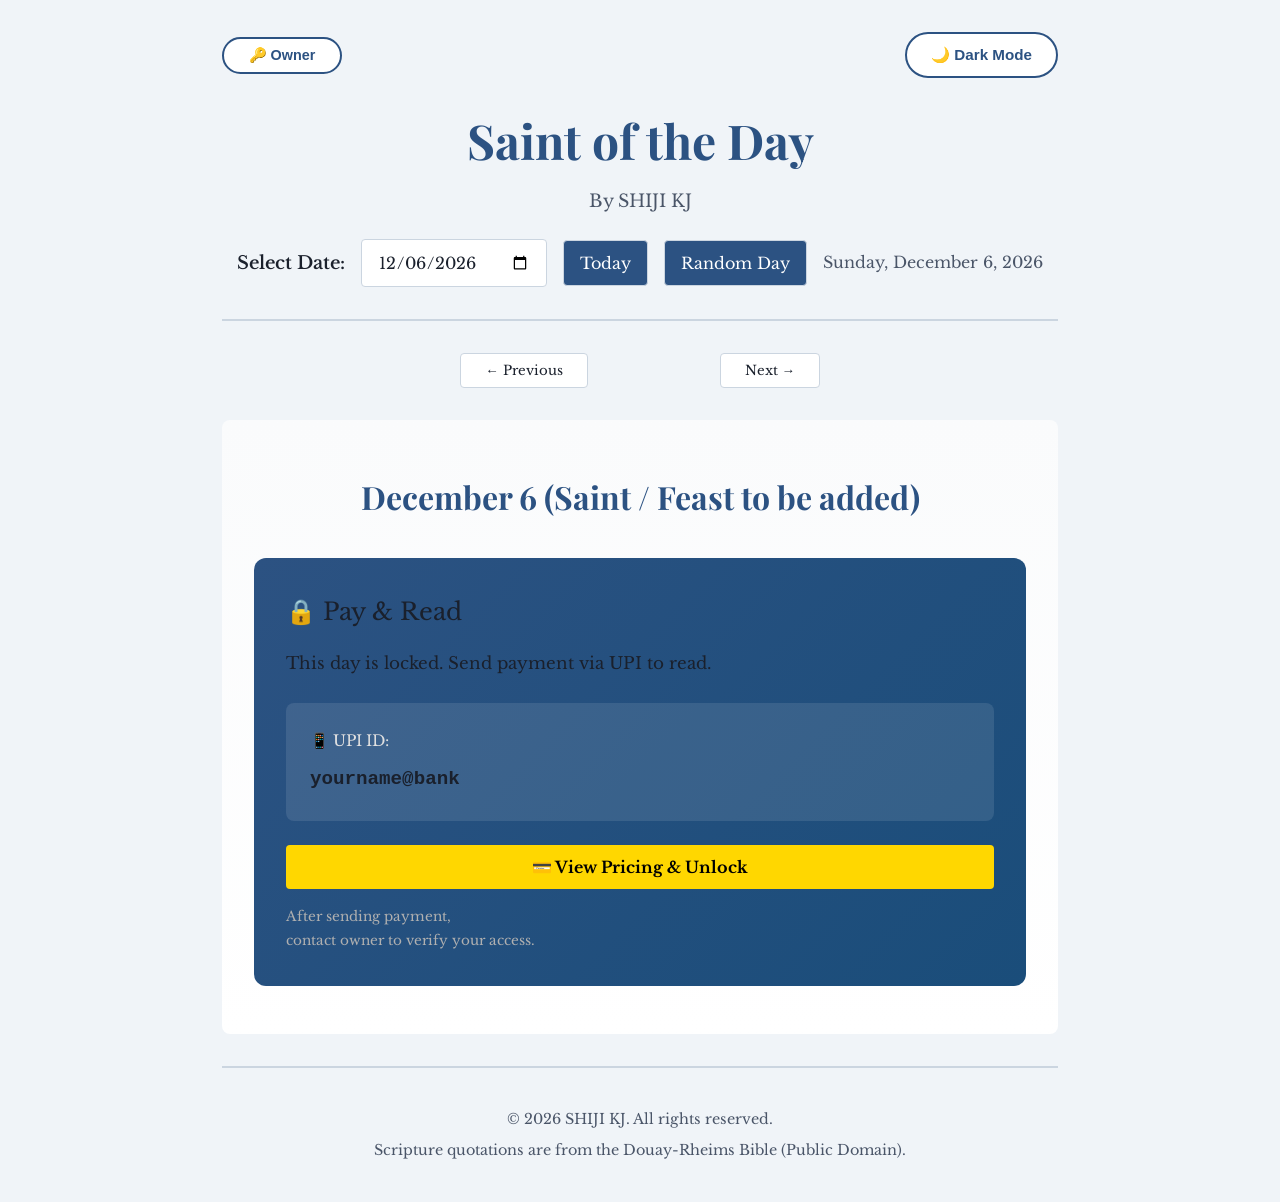
==== index.html @ d7e592c5 "Update index.html" ====
<!DOCTYPE html>
<html lang="en">
<head>
    <meta charset="UTF-8">
    <meta name="viewport" content="width=device-width, initial-scale=1.0">
    <meta name="description" content="Saint of the Day - Catholic Children's Devotional">
    <meta name="author" content="SHIJI KJ">
    <title>Saint of the Day - Daily Catholic Devotional by SHIJI KJ</title>
    
    <link rel="stylesheet" href="src/styles.css">
    <link rel="stylesheet" href="src/print.css" media="print">
    
    <!-- Fonts -->
    <link href="https://fonts.googleapis.com/css2?family=Playfair+Display:wght@700&family=Libre+Baskerville:ital,wght@0,400;1,400&display=swap" rel="stylesheet">
</head>
<body>
    <div class="container">
        <div class="theme-toggle" style="display: flex; justify-content: space-between; align-items: center;">
            <div>
                <button id="owner-login-btn" class="owner-login-btn" style="display:none; margin-right: 1rem;">🔑 Owner</button>
                <button id="owner-logout-btn" class="owner-logout-btn" style="display:none; margin-right: 1rem;">👤 Logout</button>
            </div>
            <button id="theme-toggle-btn" class="theme-btn">🌙 Dark Mode</button>
        </div>

        <header>
            <h1>Saint of the Day</h1>
            <p class="author">By SHIJI KJ</p>
            
            <div class="controls">
                <label for="date-input">Select Date:</label>
                <input type="date" id="date-input" />
                <button id="today-btn">Today</button>
                <button id="random-btn">Random Day</button>
                <span id="date-display" class="date-display"></span>
            </div>
        </header>

        <nav class="pagination">
            <button id="prev-btn" class="nav-btn">← Previous</button>
            <span id="page-counter"></span>
            <button id="next-btn" class="nav-btn">Next →</button>
        </nav>

        <main id="daily-content" class="daily-page">
            <!-- Daily content loads here -->
        </main>

        <div class="actions" id="owner-actions" style="display: none;">
            <button id="print-btn" class="export-btn">📄 Print (PDF)</button>
            <button id="export-word-btn" class="export-btn">📝 Export Day as Word</button>
            <button id="export-monthly-btn" class="export-btn">📚 Export Month as Word</button>
            <button id="export-book-btn" class="export-btn">📖 Export Full Book (6×9 Paperback)</button>
            <button id="edit-mode-btn" class="export-btn" style="background-color: #27ae60;">✏️ Add/Edit Entry</button>
            
            <hr style="my: 1rem; border: none; border-top: 1px solid var(--border-color);">
            
            <div style="background: var(--secondary-color); padding: 1rem; border-radius: 8px; margin: 1rem 0;">
                <h3 style="margin-top: 0;">📦 KDP Download (Print-Ready)</h3>
                <p style="color: var(--light-text); font-size: 0.9rem; margin-bottom: 1rem;">Generate interior PDF and cover wrap for Amazon KDP</p>
                
                <div style="display: grid; grid-template-columns: 1fr 1fr; gap: 1rem; margin-bottom: 1rem;">
                    <div>
                        <label for="kdp-trim-select" style="display: block; font-weight: 600; margin-bottom: 0.5rem;">Trim Size:</label>
                        <select id="kdp-trim-select" style="width: 100%; padding: 0.5rem; border: 1px solid var(--border-color); border-radius: 4px; background: white; color: var(--text-color);">
                            <option value="6x9">6×9 (Standard)</option>
                            <option value="5x8">5×8 (Compact)</option>
                            <option value="5.5x8.5">5.5×8.5</option>
                            <option value="8.5x11">8.5×11 (Large)</option>
                        </select>
                    </div>
                    <div>
                        <label for="kdp-format-select" style="display: block; font-weight: 600; margin-bottom: 0.5rem;">Format:</label>
                        <select id="kdp-format-select" style="width: 100%; padding: 0.5rem; border: 1px solid var(--border-color); border-radius: 4px; background: white; color: var(--text-color);">
                            <option value="paperback">Paperback</option>
                            <option value="hardcover">Hardcover</option>
                        </select>
                    </div>
                </div>
                
                <div style="display: flex; gap: 0.5rem;">
                    <button id="kdp-interior-btn" class="export-btn" style="flex: 1; background-color: #8b6f47;">📚 KDP Interior (PDF)</button>
                    <button id="kdp-cover-btn" class="export-btn" style="flex: 1; background-color: #6b4c3a;">🎨 KDP Cover Wrap (PDF)</button>
                </div>
            </div>
            
            <button id="payment-mgmt-btn" class="export-btn" style="background-color: #666;">💳 Manage Payment Info</button>
            <button id="export-data-btn" class="export-btn" style="background-color: #9966cc;">📥 Export All Data to GitHub</button>
        </div>

        <div class="actions" id="user-actions" style="display: block;">
            <!-- User can read free content here -->
        </div>

        <div id="paid-notice" style="display: none; margin-top: 2rem; padding: 1.5rem; background: var(--accent-color); color: white; border-radius: 8px; text-align: center;">
            <p style="font-size: 1.1rem; margin: 0;">🔒 <strong>This content is for paid subscribers</strong></p>
            <p id="payment-info-display" style="margin-top: 0.5rem; font-size: 0.9rem;"></p>
            <button id="unlock-content-btn" class="export-btn" style="background-color: white; color: #c05a3c; margin-top: 1rem; font-weight: 600;">💳 See Pricing & Unlock</button>
        </div>

        <!-- Pricing Modal -->
        <div id="pricing-modal" class="modal" style="display: none;">
            <div class="modal-content" style="max-width: 600px;">
                <span class="close" id="pricing-close">&times;</span>
                <h2>🎁 Unlock Content</h2>
                <p style="text-align: center; color: var(--light-text); margin-bottom: 1.5rem;">Choose your subscription level:</p>
                
                <div style="display: grid; grid-template-columns: repeat(auto-fit, minmax(150px, 1fr)); gap: 1rem;">
                    <!-- 1 Day Option -->
                    <div style="border: 2px solid var(--primary-color); border-radius: 8px; padding: 1rem; text-align: center; cursor: pointer;" id="plan-day" class="pricing-plan">
                        <p style="font-size: 0.9rem; color: var(--light-text); margin: 0;">📅 1 Day Access</p>
                        <p style="font-size: 1.8rem; font-weight: bold; color: var(--accent-color); margin: 0.5rem 0;">₹5</p>
                        <p style="font-size: 0.85rem; color: var(--light-text); margin: 0;">Today's content</p>
                        <button class="export-btn" onclick="app.purchaseAccess('day')" style="margin-top: 0.5rem; width: 100%;">Buy Now</button>
                    </div>

                    <!-- 1 Month Option -->
                    <div style="border: 3px solid var(--primary-color); border-radius: 8px; padding: 1rem; text-align: center; cursor: pointer; background: rgba(44, 82, 130, 0.1);" id="plan-month" class="pricing-plan">
                        <p style="font-size: 0.85rem; background: var(--primary-color); color: white; padding: 0.25rem 0.5rem; border-radius: 4px; display: inline-block; margin: 0;">⭐ POPULAR</p>
                        <p style="font-size: 0.9rem; color: var(--light-text); margin: 0.5rem 0;">📚 1 Month Access</p>
                        <p style="font-size: 1.8rem; font-weight: bold; color: var(--accent-color); margin: 0.5rem 0;">₹200</p>
                        <p style="font-size: 0.85rem; color: var(--light-text); margin: 0;">30 days of content</p>
                        <button class="export-btn" onclick="app.purchaseAccess('month')" style="margin-top: 0.5rem; width: 100%; background-color: var(--primary-color);">Buy Now</button>
                    </div>

                    <!-- 1 Year Option -->
                    <div style="border: 2px solid var(--primary-color); border-radius: 8px; padding: 1rem; text-align: center; cursor: pointer;" id="plan-year" class="pricing-plan">
                        <p style="font-size: 0.9rem; color: var(--light-text); margin: 0;">📖 1 Year Access</p>
                        <p style="font-size: 1.8rem; font-weight: bold; color: var(--accent-color); margin: 0.5rem 0;">₹999</p>
                        <p style="font-size: 0.85rem; color: var(--light-text); margin: 0;">365 days of content</p>
                        <button class="export-btn" onclick="app.purchaseAccess('year')" style="margin-top: 0.5rem; width: 100%;">Buy Now</button>
                    </div>
                </div>

                <hr style="margin: 1.5rem 0; border: none; border-top: 1px solid var(--border-color);">
                
                <p style="text-align: center; font-size: 0.9rem; color: var(--light-text);">
                    After payment, click the button again to unlock your access instantly!
                </p>
                <button id="pricing-cancel-btn" class="export-btn" style="width: 100%; background-color: #999; margin-top: 1rem;">Cancel</button>
            </div>
        </div>

        <!-- Owner Login Modal -->
        <div id="login-modal" class="modal" style="display: none;">
            <div class="modal-content" style="max-width: 400px;">
                <span class="close" id="login-close">&times;</span>
                <h2>Owner Login</h2>
                <div class="form-group">
                    <label>Password:</label>
                    <input type="password" id="owner-password" placeholder="Enter owner password">
                </div>
                <div style="display: flex; gap: 1rem; justify-content: center;">
                    <button id="login-btn" class="export-btn" style="background-color: #2c5282;">Login</button>
                    <button id="login-cancel-btn" class="export-btn" style="background-color: #999;">Cancel</button>
                </div>
            </div>
        </div>

        <!-- Payment Info Modal (Owner Only) -->
        <div id="payment-modal" class="modal" style="display: none;">
            <div class="modal-content">
                <span class="close" id="payment-close">&times;</span>
                <h2>Payment Information</h2>
                <div class="form-group">
                    <label>GPay Number or QR Code Link:</label>
                    <textarea id="payment-info" placeholder="Paste GPay number, UPI ID, or image URL. Leave empty to remove payment info." rows="4"></textarea>
                </div>
                <div style="display: flex; gap: 1rem; justify-content: center;">
                    <button id="save-payment-btn" class="export-btn" style="background-color: #2c5282;">Save</button>
                    <button id="payment-cancel-btn" class="export-btn" style="background-color: #999;">Cancel</button>
                </div>
            </div>
        </div>

        <!-- Editor Modal -->
       <div id="editor-modal" class="modal">
  <div class="modal-content">
    <span class="close">&times;</span>

    <h2>✏️ Add / Edit Entry</h2>

    <label>Date (MM-DD)</label>
    <input type="text" id="editor-date" placeholder="01-31" />

    <label>Title</label>
    <input type="text" id="editor-title" placeholder="January 31  Saint John Bosco" />

    <label>Story</label>
    <textarea id="editor-story" rows="6" placeholder="Write the saint's story here..."></textarea>

    <label>Bible Verse (Reference + Text)</label>
    <textarea id="editor-bibleVerse" rows="4"
      placeholder="Bible verse: Matthew 19:14
Suffer the little children..."></textarea>

    <label>Meaning (Child‑friendly explanation)</label>
    <textarea id="editor-meaning" rows="3" placeholder="Explain the verse simply for children"></textarea>

    <label>Prayer</label>
    <textarea id="editor-prayer" rows="3" placeholder="Short prayer for children"></textarea>

    <label>Task of the Day</label>
    <textarea id="editor-action" rows="2" placeholder="One simple action for today"></textarea>

    <div class="editor-actions">
      <button id="save-entry-btn" class="primary-btn">💾 Save</button>
      <button id="cancel-edit-btn" class="secondary-btn">Cancel</button>
    </div>
  </div>
</div>


        <footer>
            <p>&copy; 2026 SHIJI KJ. All rights reserved.</p>
            <p>Scripture quotations are from the Douay-Rheims Bible (Public Domain).</p>
        </footer>
    </div>

    <script src="src/daily-data.js"></script>
    <script src="src/app.js"></script>
</body>
</html>
---- src/styles.css ----
/* Saint of the Day - Main Stylesheet */

* {
    margin: 0;
    padding: 0;
    box-sizing: border-box;
}

:root {
    --primary-color: #2c5282;
    --secondary-color: #f0f4f8;
    --text-color: #1a202c;
    --light-text: #4a5568;
    --border-color: #cbd5e0;
    --accent-color: #c05a3c;
}

/* Dark Mode Variables */
html.dark-mode {
    --primary-color: #64b5f6;
    --secondary-color: #1e1e2e;
    --text-color: #e8eaed;
    --light-text: #b0b0b0;
    --border-color: #424242;
    --accent-color: #ff9999;
}

html {
    scroll-behavior: smooth;
}

body {
    font-family: 'Libre Baskerville', serif;
    font-size: 18px;
    line-height: 1.6;
    color: var(--text-color);
    background-color: var(--secondary-color);
    transition: background-color 0.3s ease, color 0.3s ease;
}

.container {
    max-width: 900px;
    margin: 0 auto;
    padding: 2rem;
    background: var(--secondary-color);
    transition: background-color 0.3s ease;
}

/* Theme Toggle */
.theme-toggle {
    display: flex;
    justify-content: flex-end;
    align-items: center;
    margin-bottom: 1.5rem;
    gap: 1rem;
}

.theme-btn {
    padding: 0.75rem 1.5rem;
    border: 2px solid var(--primary-color);
    background: white;
    color: var(--primary-color);
    border-radius: 25px;
    font-size: 0.95rem;
    cursor: pointer;
    transition: all 0.3s ease;
    font-weight: 700;
    min-width: 120px;
    text-align: center;
}

.theme-btn:hover {
    background: var(--primary-color);
    color: white;
    transform: scale(1.05);
}

html.dark-mode .theme-btn {
    background: #2a2a3e;
    border-color: #64b5f6;
    color: #64b5f6;
}

html.dark-mode .theme-btn:hover {
    background: #64b5f6;
    color: #1e1e2e;
}

/* Header */
header {
    text-align: center;
    margin-bottom: 2rem;
    padding-bottom: 2rem;
    border-bottom: 2px solid var(--border-color);
}

header h1 {
    font-family: 'Playfair Display', serif;
    font-size: 3rem;
    color: var(--primary-color);
    margin-bottom: 0.5rem;
}

header .author {
    font-size: 1.1rem;
    color: var(--light-text);
    margin-bottom: 1.5rem;
}

/* Controls */
.controls {
    display: flex;
    justify-content: center;
    align-items: center;
    gap: 1rem;
    flex-wrap: wrap;
    margin-top: 1.5rem;
}

.controls label {
    font-weight: 600;
    color: var(--text-color);
}

.controls input[type="date"],
.controls button {
    padding: 0.75rem 1rem;
    border: 1px solid var(--border-color);
    border-radius: 4px;
    font-family: 'Libre Baskerville', serif;
    font-size: 1rem;
    background: white;
    color: var(--text-color);
}

html.dark-mode .controls input[type="date"] {
    background: #2a2a3e;
    color: var(--text-color);
    border-color: var(--border-color);
}

.controls button {
    background-color: var(--primary-color);
    color: white;
    cursor: pointer;
    transition: background-color 0.3s ease;
}

.controls button:hover {
    background-color: #1e3a5f;
}

html.dark-mode .controls button:hover {
    background-color: #8fc9ff;
}

.date-display {
    font-size: 1rem;
    color: var(--light-text);
    min-width: 150px;
}

/* Navigation */
.pagination {
    display: flex;
    justify-content: center;
    align-items: center;
    gap: 1rem;
    margin: 2rem 0;
}

.nav-btn {
    padding: 0.5rem 1.5rem;
    border: 1px solid var(--border-color);
    background: white;
    cursor: pointer;
    transition: all 0.3s ease;
    border-radius: 4px;
    font-family: 'Libre Baskerville', serif;
    color: var(--text-color);
}

.nav-btn:hover {
    background-color: var(--secondary-color);
    border-color: var(--primary-color);
}

html.dark-mode .nav-btn {
    background: #2a2a3e;
    color: #e8eaed;
    border-color: #424242;
}

html.dark-mode .nav-btn:hover {
    background-color: #3a3a52;
    border-color: #64b5f6;
}

#page-counter {
    min-width: 100px;
    text-align: center;
    color: var(--light-text);
}

/* Daily Content */
.daily-page {
    background: linear-gradient(to bottom, #fafbfc, #ffffff);
    padding: 3rem 2rem;
    border-radius: 8px;
    margin: 2rem 0;
    line-height: 1.8;
    transition: background 0.3s ease, color 0.3s ease;
}

html.dark-mode .daily-page {
    background: linear-gradient(to bottom, #2a2a3e, #1e1e2e);
    color: #e8eaed;
}

.daily-date {
    text-align: center;
    font-family: 'Playfair Display', serif;
    font-size: 2rem;
    color: var(--primary-color);
    margin-bottom: 2rem;
    font-weight: 700;
}

html.dark-mode .daily-date {
    color: #64b5f6;
    text-shadow: 0 2px 4px rgba(0, 0, 0, 0.5);
}

.daily-page h2 {
    font-family: 'Playfair Display', serif;
    font-size: 1.5rem;
    color: var(--primary-color);
    margin-top: 1.5rem;
    margin-bottom: 1rem;
    text-align: left;
}

html.dark-mode .daily-page h2 {
    color: #64b5f6;
}

.daily-page p {
    text-align: justify;
    margin-bottom: 1rem;
    color: var(--text-color);
}

html.dark-mode .daily-page p {
    color: #e8eaed;
}
.scripture-ref {
    font-weight: 600;
    color: var(--accent-color);
    display: inline-block;
    margin-bottom: 0.5rem;
}

html.dark-mode .scripture-ref {
    color: #ffb3b3;
}

.scripture-text {
    background-color: var(--secondary-color);
    padding: 1rem 1.5rem;
    border-left: 4px solid var(--primary-color);
    margin: 1rem 0;
    font-style: italic;
    color: var(--text-color);
    text-align: justify;
    border-radius: 4px;

    /* ✅ FIX FOR TEXT GOING OUTSIDE THE BOX */
    white-space: pre-wrap;      /* allows wrapping inside <pre> */
    word-wrap: break-word;      /* breaks long words */
    overflow-wrap: break-word;  /* modern browser support */
    box-sizing: border-box;     /* respects padding */
    max-width: 100%;
}

html.dark-mode .scripture-text {
    background-color: #3a3a52;
    color: #e8eaed;
    border-left-color: #64b5f6;
}
.meaning {
    background-color: #f9f9f9;
    padding: 0.75rem 1.5rem;
    border-radius: 4px;
    margin: 1rem 0;
    color: var(--light-text);
    text-align: justify;
}

html.dark-mode .meaning {
    background-color: #3a3a52;
    color: #e8eaed;
}

.story {
    text-align: justify;
    line-height: 1.8;
    color: var(--text-color);
}

html.dark-mode .story {
    color: #e8eaed;
}

/* Actions */
.actions {
    display: flex;
    justify-content: center;
    flex-wrap: wrap;
    gap: 1rem;
    margin: 2rem 0;
}

.export-btn {
    padding: 0.75rem 1.5rem;
    background-color: var(--accent-color);
    color: white;
    border: none;
    border-radius: 4px;
    cursor: pointer;
    font-family: 'Libre Baskerville', serif;
    font-size: 1rem;
    transition: background-color 0.3s ease;
}

.export-btn:hover {
    background-color: #a0452f;
}

html.dark-mode .export-btn {
    background-color: #ff9999;
}

html.dark-mode .export-btn:hover {
    background-color: #ffb3b3;
}

#unlock-content-btn {
    transition: all 0.3s ease;
}

#unlock-content-btn:hover {
    background-color: #f0f0f0 !important;
    transform: scale(1.05);
}

/* Footer */
footer {
    text-align: center;
    margin-top: 2rem;
    padding-top: 2rem;
    border-top: 2px solid var(--border-color);
    color: var(--light-text);
    font-size: 0.9rem;
}

footer p {
    text-align: center;
    margin: 0.5rem 0;
}

/* Loading & Error States */
.loading {
    text-align: center;
    padding: 2rem;
    color: var(--light-text);
}

.error {
    background-color: #fed7d7;
    color: #742a2a;
    padding: 1rem;
    border-radius: 4px;
    margin: 1rem 0;
    text-align: center;
}

html.dark-mode .error {
    background-color: #5a2a2a;
    color: #ffb3b3;
}

/* Responsive Design */
@media (max-width: 768px) {
    .container {
        padding: 1rem;
    }

    header h1 {
        font-size: 2rem;
    }

    .daily-page {
        padding: 2rem 1rem;
    }

    .daily-date {
        font-size: 1.5rem;
    }

    .daily-page h2 {
        font-size: 1.2rem;
    }

    .controls {
        flex-direction: column;
    }

    .controls input[type="date"],
    .controls button {
        width: 100%;
    }

    .pagination {
        flex-direction: column;
        gap: 0.5rem;
    }

    .nav-btn {
        width: 100%;
    }

    .actions {
        flex-direction: column;
    }

    .export-btn {
        width: 100%;
    }
}

@media (max-width: 480px) {
    body {
        font-size: 16px;
    }

    header h1 {
        font-size: 1.5rem;
    }

    .daily-page {
        padding: 1rem;
    }

    .scripture-text {
        padding: 0.75rem 1rem;
    }
}

/* Modal Styles */
.modal {
    display: none;
    position: fixed;
    z-index: 1000;
    left: 0;
    top: 0;
    width: 100%;
    height: 100%;
    background-color: rgba(0, 0, 0, 0.5);
    overflow: auto;
}

.modal-content {
    background-color: var(--secondary-color);
    margin: 5% auto;
    padding: 2rem;
    border: 1px solid var(--border-color);
    border-radius: 8px;
    width: 90%;
    max-width: 800px;
    max-height: 90vh;
    overflow-y: auto;
    box-shadow: 0 10px 30px rgba(0, 0, 0, 0.3);
    color: var(--text-color);
    transition: background-color 0.3s ease, color 0.3s ease;
}

.modal-content h2 {
    font-family: 'Playfair Display', serif;
    font-size: 1.8rem;
    color: var(--primary-color);
    margin-bottom: 1.5rem;
}

.close {
    color: #aaa;
    float: right;
    font-size: 28px;
    font-weight: bold;
    cursor: pointer;
    transition: color 0.3s;
}

.close:hover,
.close:focus {
    color: var(--primary-color);
}

html.dark-mode .close {
    color: #888;
}

html.dark-mode .close:hover,
html.dark-mode .close:focus {
    color: #64b5f6;
}

.form-group {
    margin-bottom: 1.5rem;
}

.form-group label {
    display: block;
    font-weight: 600;
    color: var(--text-color);
    margin-bottom: 0.5rem;
    font-size: 0.95rem;
}

.form-group input,
.form-group textarea {
    width: 100%;
    padding: 0.75rem;
    border: 1px solid var(--border-color);
    border-radius: 4px;
    font-family: 'Libre Baskerville', serif;
    font-size: 1rem;
    box-sizing: border-box;
    background-color: white;
    color: var(--text-color);
}

html.dark-mode .form-group input,
html.dark-mode .form-group textarea {
    background-color: #2a2a3e;
    color: var(--text-color);
}

.form-group input:focus,
.form-group textarea:focus {
    outline: none;
    border-color: var(--primary-color);
    box-shadow: 0 0 5px rgba(44, 82, 130, 0.2);
}

html.dark-mode .form-group input:focus,
html.dark-mode .form-group textarea:focus {
    box-shadow: 0 0 5px rgba(100, 181, 246, 0.3);
}

.form-group textarea {
    resize: vertical;
}

/* Modal responsive */
@media (max-width: 600px) {
    .modal-content {
        width: 95%;
        margin: 20% auto;
        padding: 1rem;
    }

    .modal-content h2 {
        font-size: 1.3rem;
    }
}

/* Pricing Plans */
.pricing-plan {
    transition: all 0.3s ease;
}

.pricing-plan:hover {
    transform: translateY(-5px);
    box-shadow: 0 8px 16px rgba(0, 0, 0, 0.1);
}

html.dark-mode .pricing-plan {
    background: #2a2a3e;
}

/* Responsive Pricing Grid */
@media (max-width: 600px) {
    #pricing-modal .modal-content {
        max-width: 100%;
    }
}

/* Owner Login Button */
.owner-login-btn,
.owner-logout-btn {
    padding: 0.5rem 1rem;
    border: 2px solid var(--primary-color);
    background: white;
    color: var(--primary-color);
    border-radius: 20px;
    font-size: 0.9rem;
    cursor: pointer;
    transition: all 0.3s ease;
    font-weight: 600;
    min-width: 120px;
    text-align: center;
}

.owner-login-btn:hover,
.owner-logout-btn:hover {
    background: var(--primary-color);
    color: white;
    transform: scale(1.05);
}

html.dark-mode .owner-login-btn,
html.dark-mode .owner-logout-btn {
    background: #2a2a3e;
    border-color: #64b5f6;
    color: #64b5f6;
}

html.dark-mode .owner-login-btn:hover,
html.dark-mode .owner-logout-btn:hover {
    background: #64b5f6;
    color: #1e1e2e;
}
---- src/print.css ----
/* Saint of the Day - Print & PDF Stylesheet */

@page {
    size: 6in 9in;
    margin: 0.75in;
    orphans: 2;
    widows: 2;
}

@page :first {
    margin-top: 1.5in;
}

body {
    background: white;
    color: black;
}

.container {
    max-width: 100%;
    padding: 0;
}

/* Header - Hide on Print */
header,
.controls,
.pagination,
.actions,
footer {
    display: none !important;
}

/* Daily Content Formatting */
.daily-page {
    page-break-after: always;
    background: white;
    padding: 0.5in;
    margin: 0;
    border-radius: 0;
    page-break-inside: avoid;
}

.daily-page:last-child {
    page-break-after: auto;
}

.daily-date {
    text-align: center;
    font-size: 1.5rem;
    margin-bottom: 0.5in;
    page-break-after: avoid;
    font-weight: 700;
}

.daily-page h2 {
    font-size: 1.2rem;
    margin-top: 0.3in;
    margin-bottom: 0.2in;
    page-break-after: avoid;
    page-break-inside: avoid;
}

.daily-page p {
    text-align: justify;
    margin-bottom: 0.2in;
    page-break-inside: avoid;
}

.scripture-ref {
    font-weight: 600;
    display: block;
    margin-bottom: 0.1in;
    page-break-after: avoid;
}

.scripture-text {
    background: white;
    padding: 0.2in 0.3in;
    border-left: 0.1in solid #000;
    margin: 0.2in 0;
    font-style: italic;
    page-break-inside: avoid;
}

.meaning {
    background: white;
    padding: 0.2in 0.3in;
    margin: 0.2in 0;
    page-break-inside: avoid;
}

.story {
    text-align: justify;
}

/* Prevent orphaned headings */
h2 {
    page-break-after: avoid;
}

p {
    orphans: 3;
    widows: 3;
}

/* Print-specific adjustments */
@media print {
    * {
        box-shadow: none !important;
        text-shadow: none !important;
    }

    a {
        color: inherit;
        text-decoration: none;
    }

    .daily-page {
        border: none;
    }
}

/* Kindle/eBook Format - Responsive */
@media screen and (max-width: 600px) {
    .daily-page {
        padding: 1rem;
    }

    .daily-date {
        font-size: 1.2rem;
        margin-bottom: 1rem;
    }

    .daily-page h2 {
        font-size: 1rem;
    }

    body {
        font-size: 16px;
    }
}
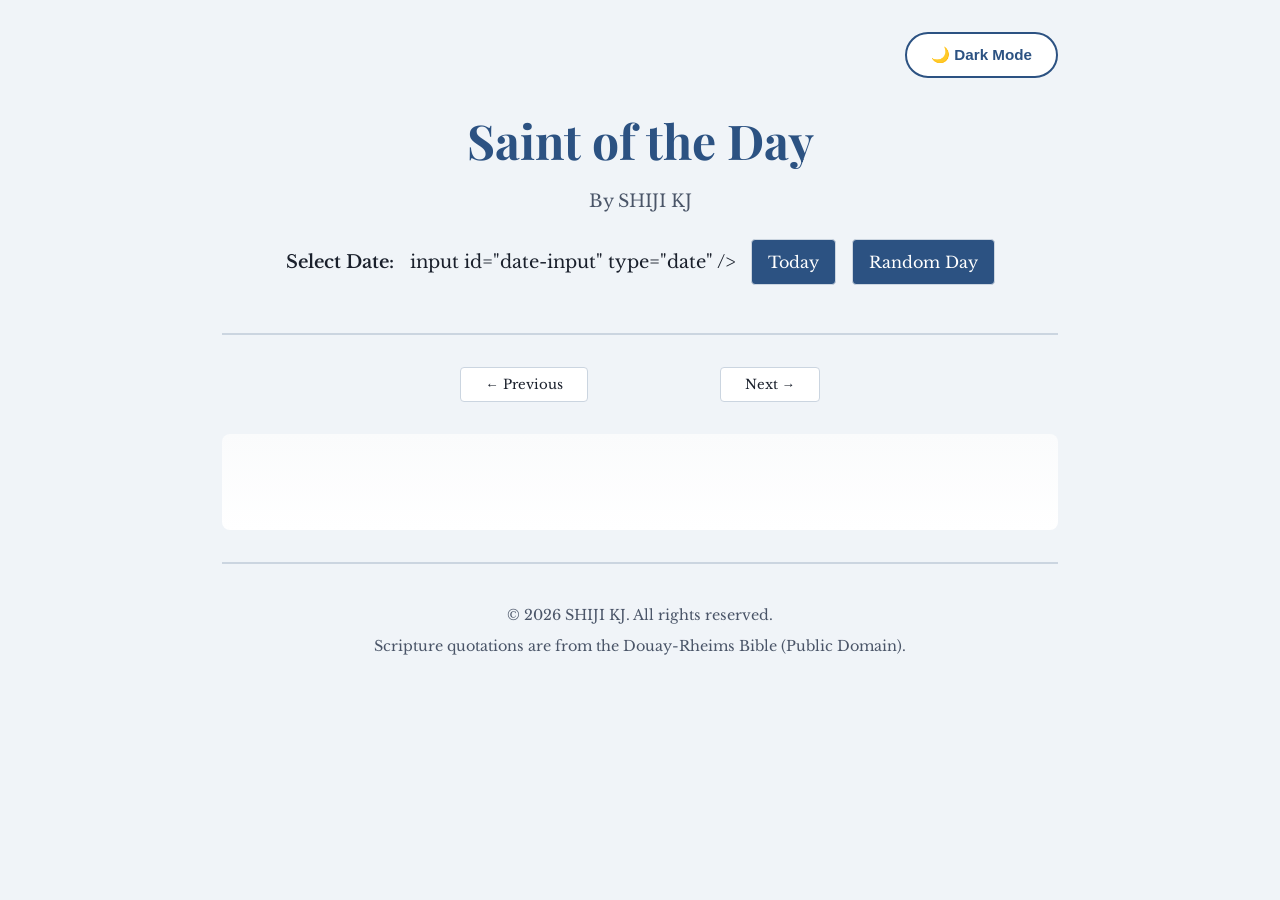
==== commit 301f4c19: "Update index.html" ====
--- a/index.html
+++ b/index.html
@@ -29,7 +29,7 @@
             
             <div class="controls">
                 <label for="date-input">Select Date:</label>
-                <input type="date" id="date-input" />
+                input id="date-input" type="date" />
                 <button id="today-btn">Today</button>
                 <button id="random-btn">Random Day</button>
                 <span id="date-display" class="date-display"></span>
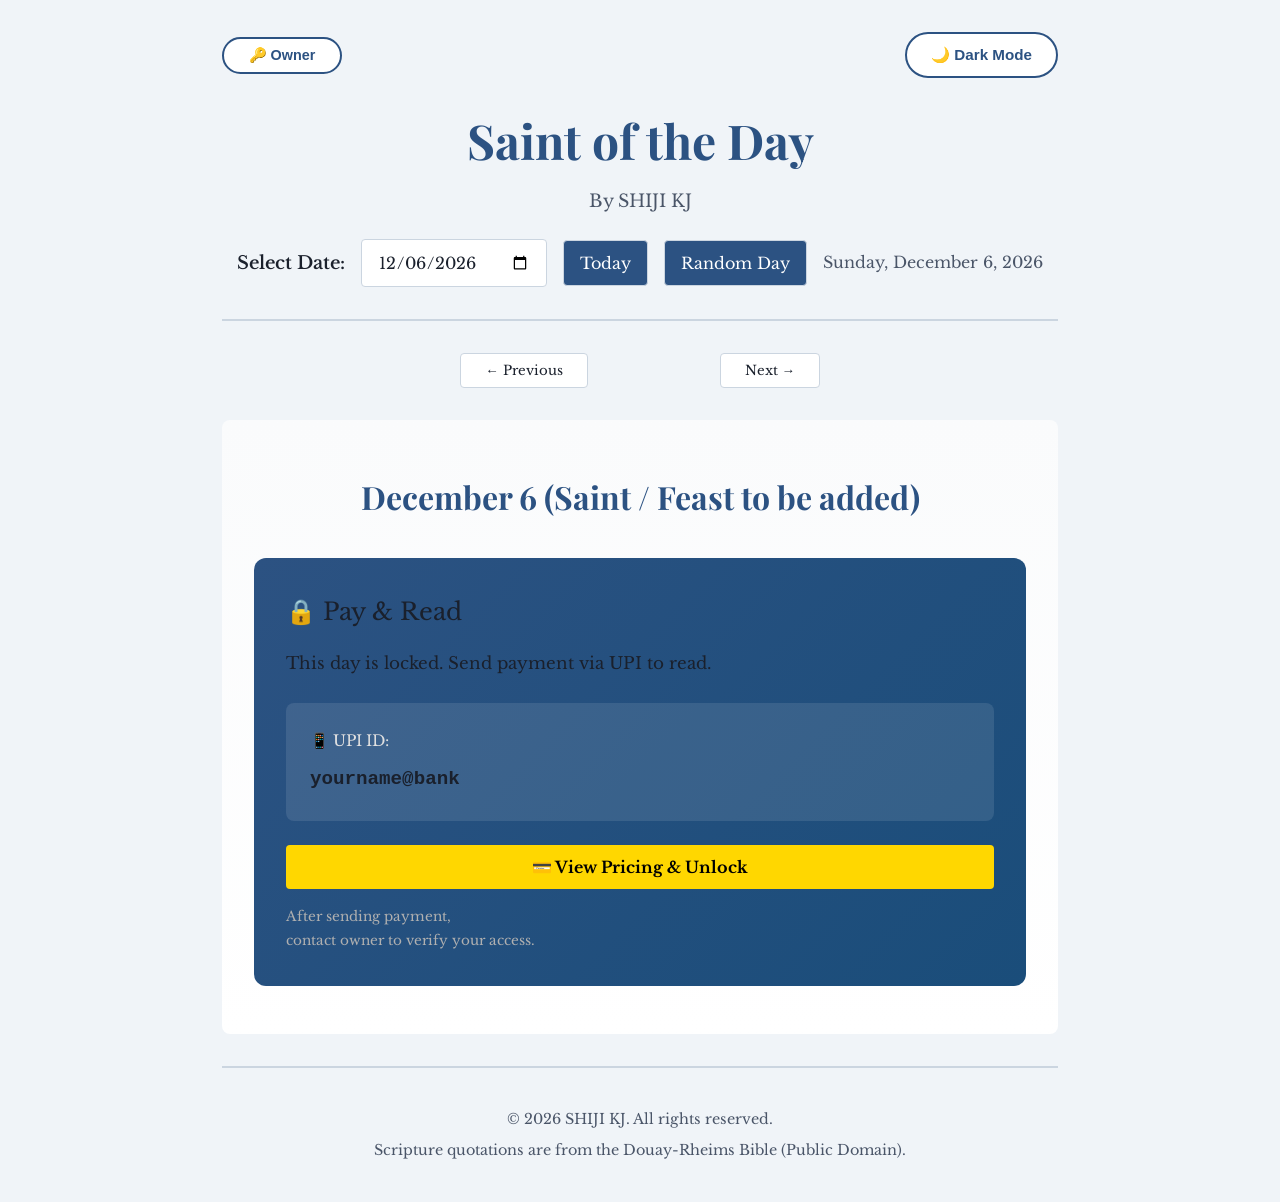
==== commit 8560ffa0: "working indexhtml" ====
--- a/index.html
+++ b/index.html
@@ -29,7 +29,7 @@
             
             <div class="controls">
                 <label for="date-input">Select Date:</label>
-                input id="date-input" type="date" />
+                <input type="date" id="date-input" />
                 <button id="today-btn">Today</button>
                 <button id="random-btn">Random Day</button>
                 <span id="date-display" class="date-display"></span>
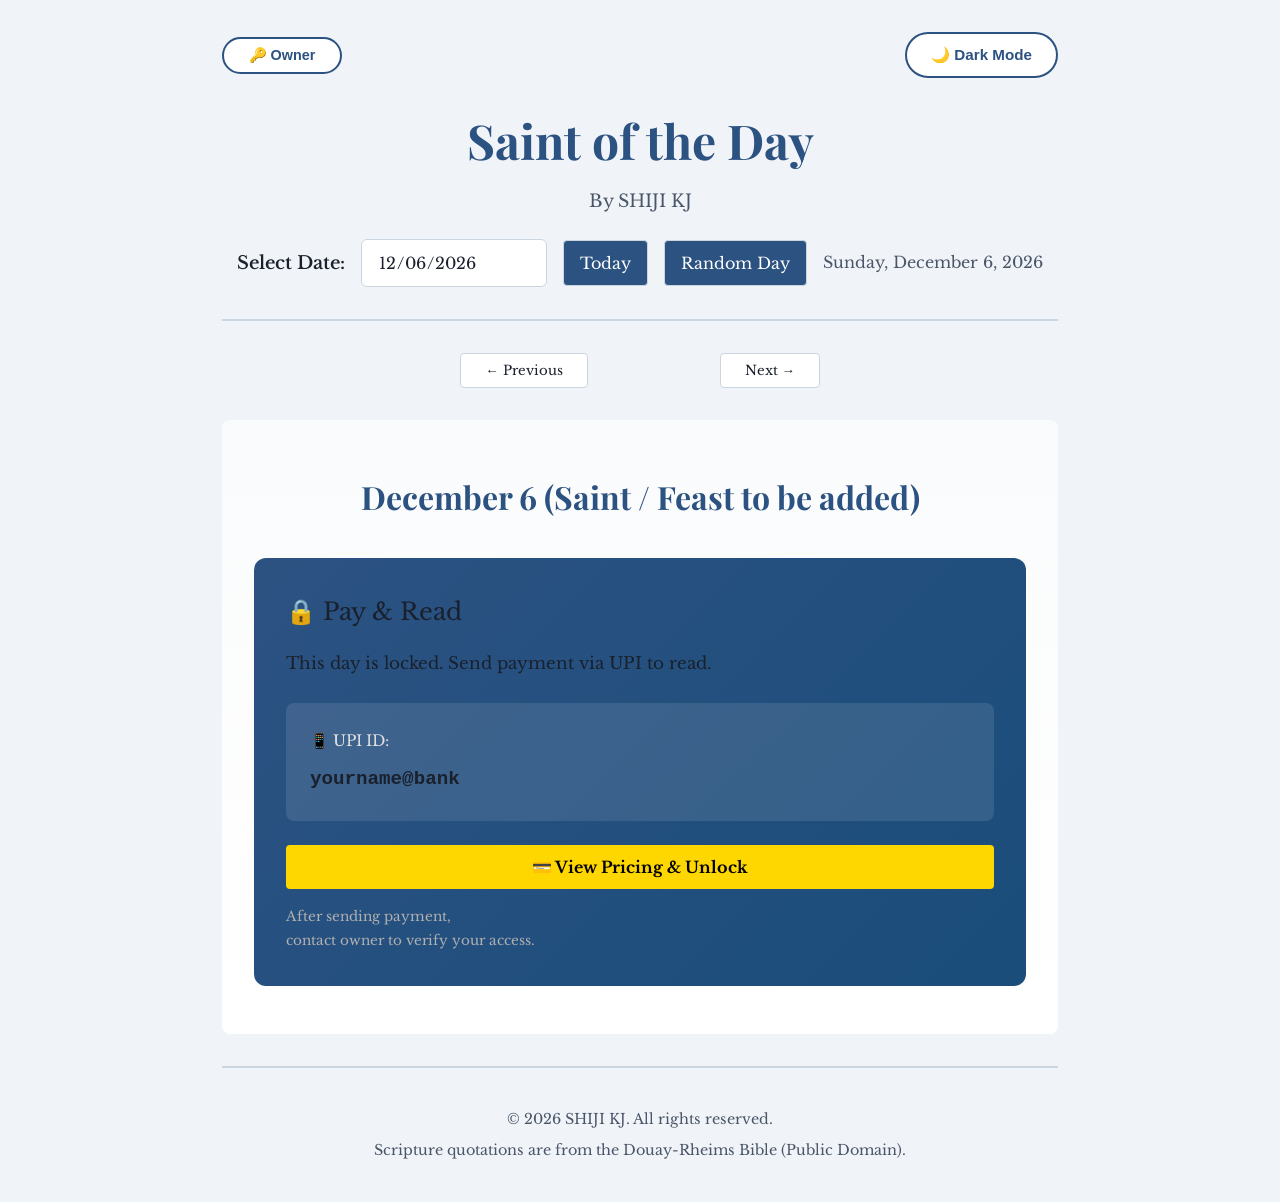
==== commit cc715af1: "Update index.html" ====
--- a/index.html
+++ b/index.html
@@ -24,17 +24,27 @@
         </div>
 
         <header>
-            <h1>Saint of the Day</h1>
-            <p class="author">By SHIJI KJ</p>
-            
-            <div class="controls">
-                <label for="date-input">Select Date:</label>
-                <input type="date" id="date-input" />
-                <button id="today-btn">Today</button>
-                <button id="random-btn">Random Day</button>
-                <span id="date-display" class="date-display"></span>
-            </div>
-        </header>
+    <h1>Saint of the Day</h1>
+    <p class="author">By SHIJI KJ</p>
+
+    <div class="controls">
+        <label for="date-input">Select Date:</label>
+
+        <!-- ✅ Date picker: readonly to avoid typing issues -->
+        <input
+            type="date"
+            id="date-input"
+            readonly
+        />
+
+        <!-- ✅ Buttons -->
+        <button id="today-btn">Today</button>
+        <button id="randomDayBtn">Random Day</button>
+
+        <!-- ✅ Human‑readable date -->
+        <span id="date-display" class="date-display"></span>
+    </div>
+</header>
 
         <nav class="pagination">
             <button id="prev-btn" class="nav-btn">← Previous</button>
--- a/src/styles.css
+++ b/src/styles.css
@@ -122,24 +122,47 @@
     color: var(--text-color);
 }
 
-.controls input[type="date"],
+/* ===== DATE INPUT FIXES ===== */
+
+.controls input[type="date"] {
+    padding: 0.75rem 1rem;
+    border: 1px solid var(--border-color);
+    border-radius: 6px;
+    font-family: 'Libre Baskerville', serif;
+    font-size: 1rem;
+    background: white;
+    color: var(--text-color);
+
+    /* ✅ Prevent typing glitches */
+    caret-color: transparent;
+}
+
+/* ✅ Force calendar icon & text visibility in Dark Mode */
+html.dark-mode .controls input[type="date"] {
+    background-color: #2a2a3e;
+    color: #e8eaed;
+    border-color: #555;
+    color-scheme: dark; /* ✅ fixes icon color */
+}
+
+/* ✅ Make calendar icon white */
+html.dark-mode input[type="date"]::-webkit-calendar-picker-indicator {
+    filter: invert(1);
+    cursor: pointer;
+}
+
+/* ✅ Light mode safety */
+input[type="date"] {
+    color-scheme: light;
+}
+
+/* Buttons */
 .controls button {
     padding: 0.75rem 1rem;
     border: 1px solid var(--border-color);
     border-radius: 4px;
     font-family: 'Libre Baskerville', serif;
     font-size: 1rem;
-    background: white;
-    color: var(--text-color);
-}
-
-html.dark-mode .controls input[type="date"] {
-    background: #2a2a3e;
-    color: var(--text-color);
-    border-color: var(--border-color);
-}
-
-.controls button {
     background-color: var(--primary-color);
     color: white;
     cursor: pointer;
@@ -159,6 +182,7 @@
     color: var(--light-text);
     min-width: 150px;
 }
+
 
 /* Navigation */
 .pagination {
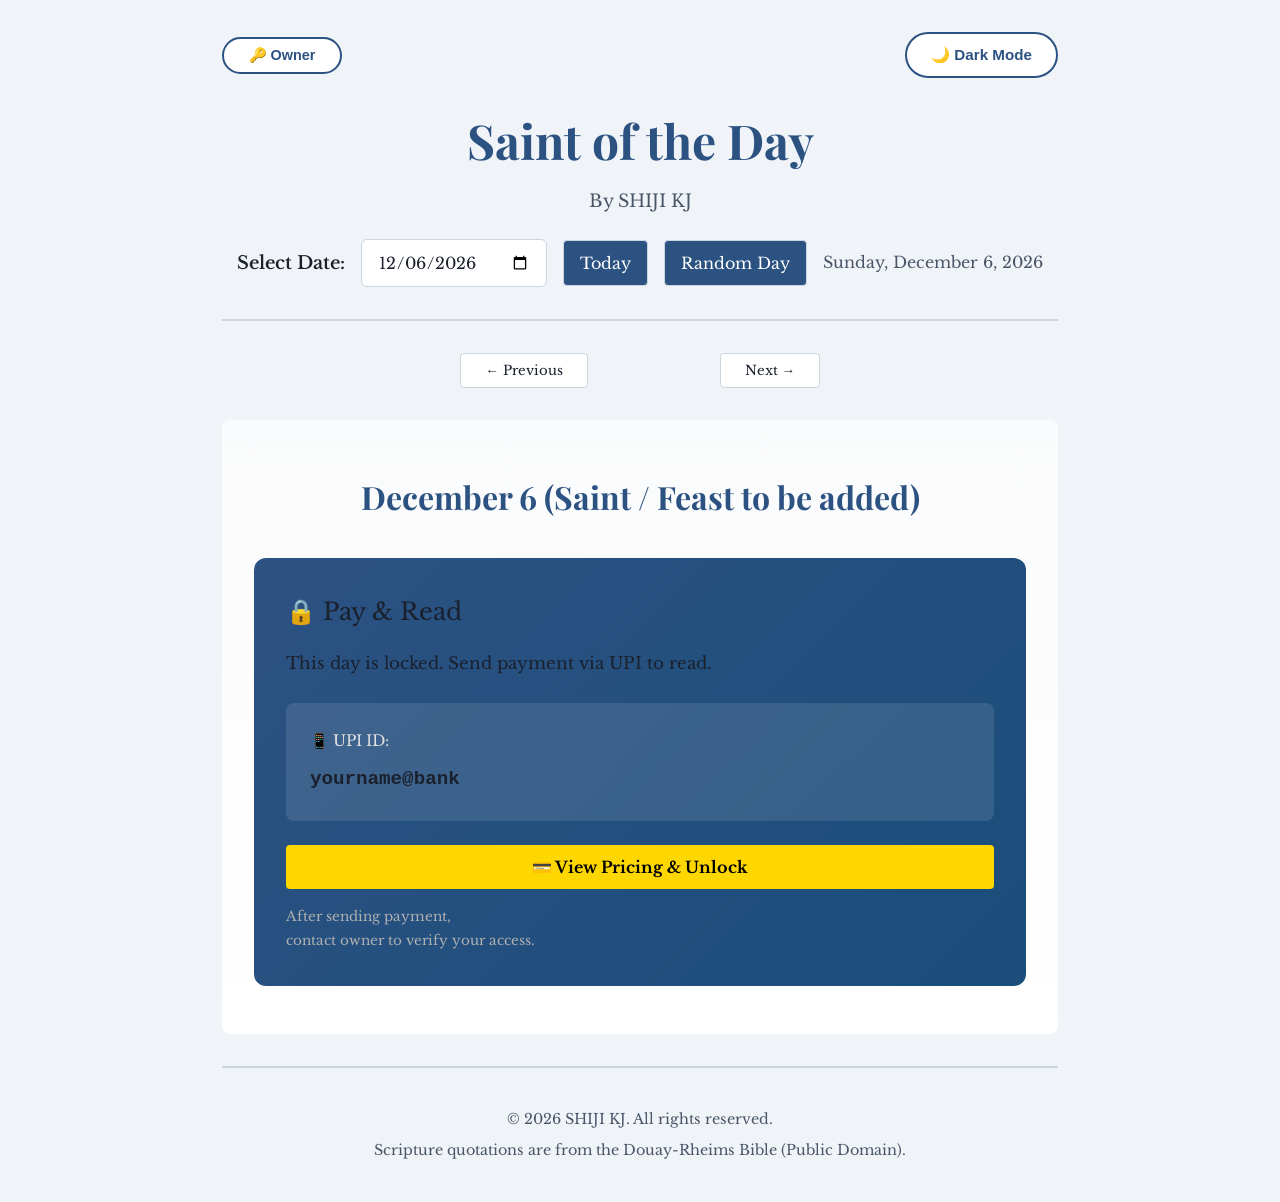
==== commit f680ddec: "Update index.html" ====
--- a/index.html
+++ b/index.html
@@ -24,27 +24,17 @@
         </div>
 
         <header>
-    <h1>Saint of the Day</h1>
-    <p class="author">By SHIJI KJ</p>
-
-    <div class="controls">
-        <label for="date-input">Select Date:</label>
-
-        <!-- ✅ Date picker: readonly to avoid typing issues -->
-        <input
-            type="date"
-            id="date-input"
-            readonly
-        />
-
-        <!-- ✅ Buttons -->
-        <button id="today-btn">Today</button>
-        <button id="randomDayBtn">Random Day</button>
-
-        <!-- ✅ Human‑readable date -->
-        <span id="date-display" class="date-display"></span>
-    </div>
-</header>
+            <h1>Saint of the Day</h1>
+            <p class="author">By SHIJI KJ</p>
+            
+            <div class="controls">
+                <label for="date-input">Select Date:</label>
+                <input type="date" id="date-input" />
+                <button id="today-btn">Today</button>
+                <button id="random-btn">Random Day</button>
+                <span id="date-display" class="date-display"></span>
+            </div>
+        </header>
 
         <nav class="pagination">
             <button id="prev-btn" class="nav-btn">← Previous</button>
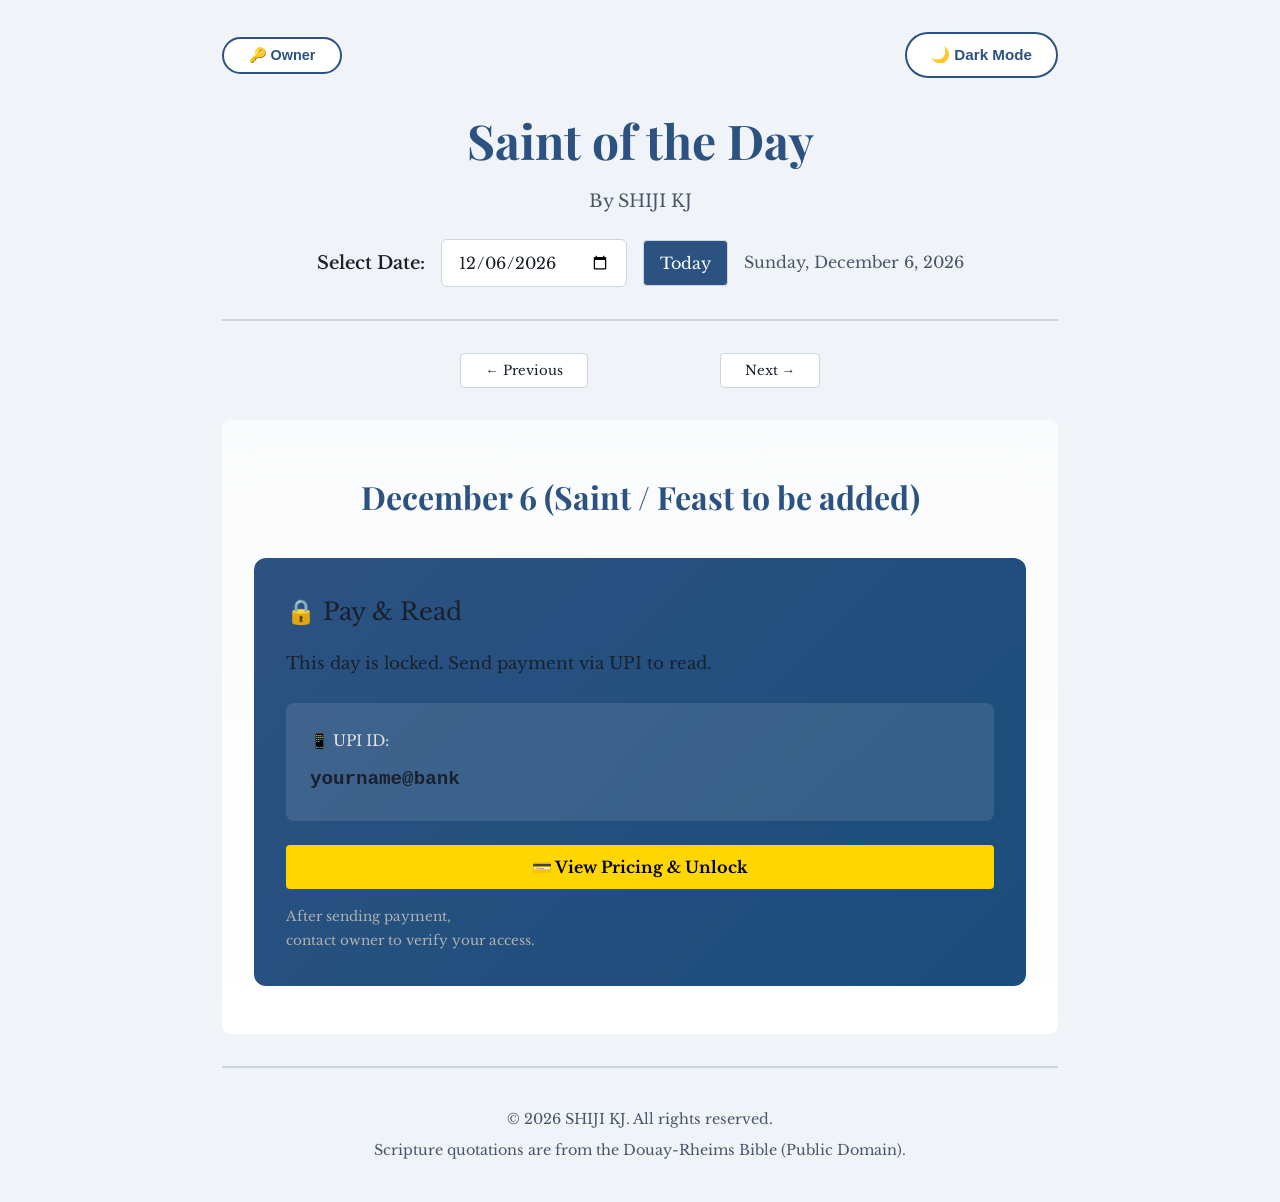
==== commit 53fbaa88: "Update index.html" ====
--- a/index.html
+++ b/index.html
@@ -31,7 +31,6 @@
                 <label for="date-input">Select Date:</label>
                 <input type="date" id="date-input" />
                 <button id="today-btn">Today</button>
-                <button id="random-btn">Random Day</button>
                 <span id="date-display" class="date-display"></span>
             </div>
         </header>
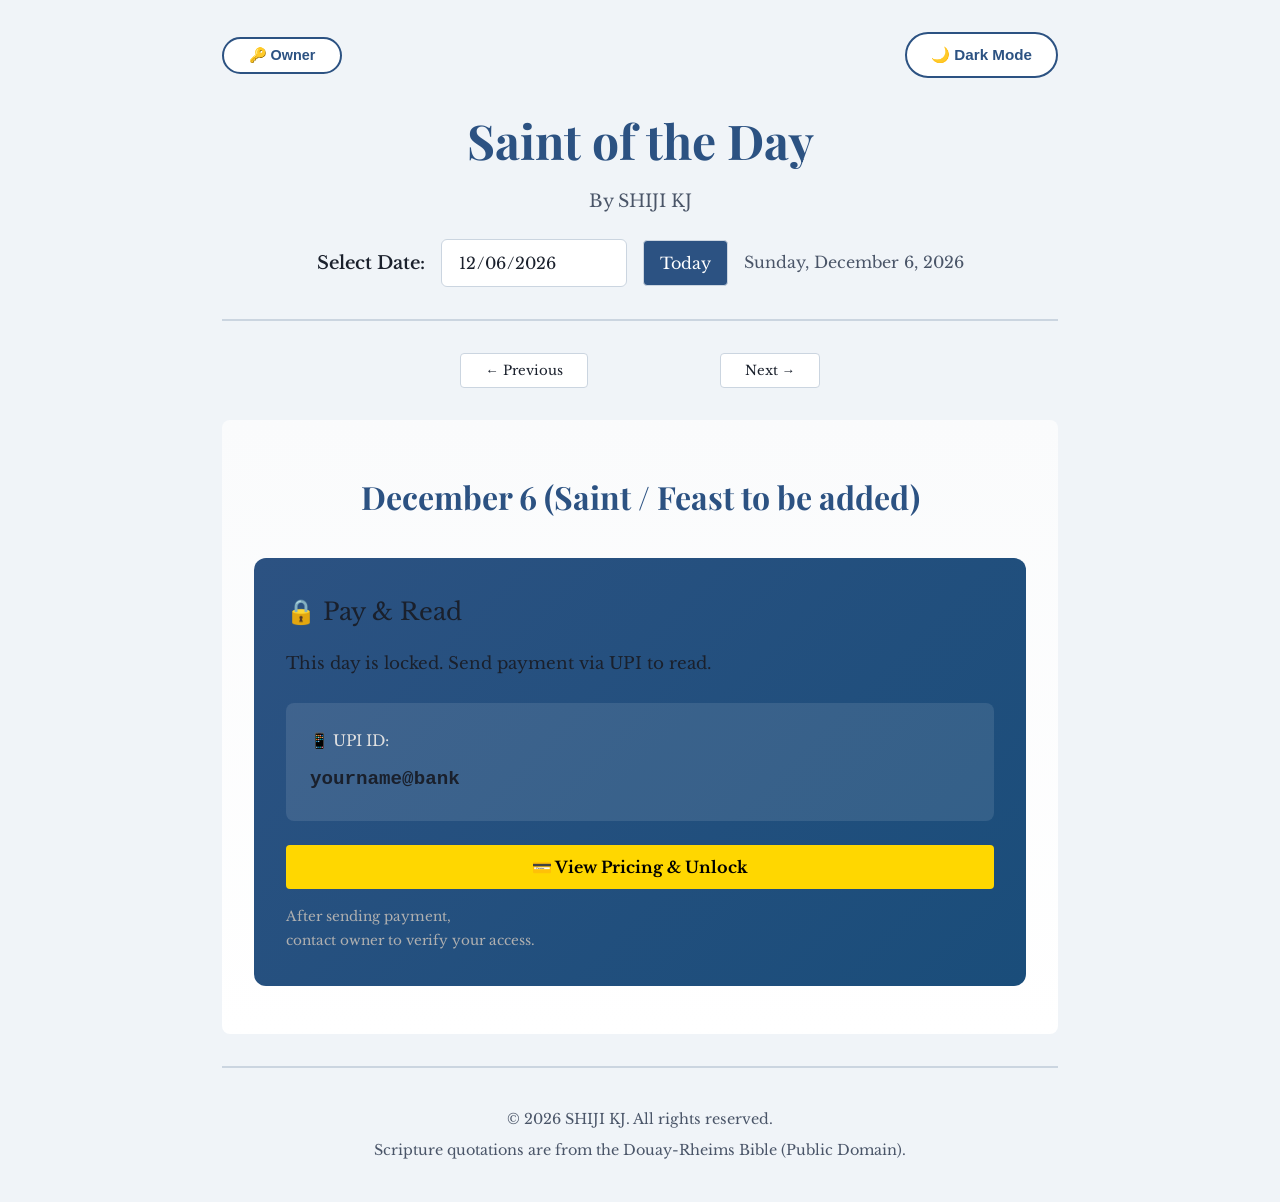
==== commit 89e0d762: "Update index.html" ====
--- a/index.html
+++ b/index.html
@@ -29,7 +29,12 @@
             
             <div class="controls">
                 <label for="date-input">Select Date:</label>
-                <input type="date" id="date-input" />
+                <input
+  id="date-input"
+  type="date"
+  readonly
+  inputmode="none"
+/>
                 <button id="today-btn">Today</button>
                 <span id="date-display" class="date-display"></span>
             </div>
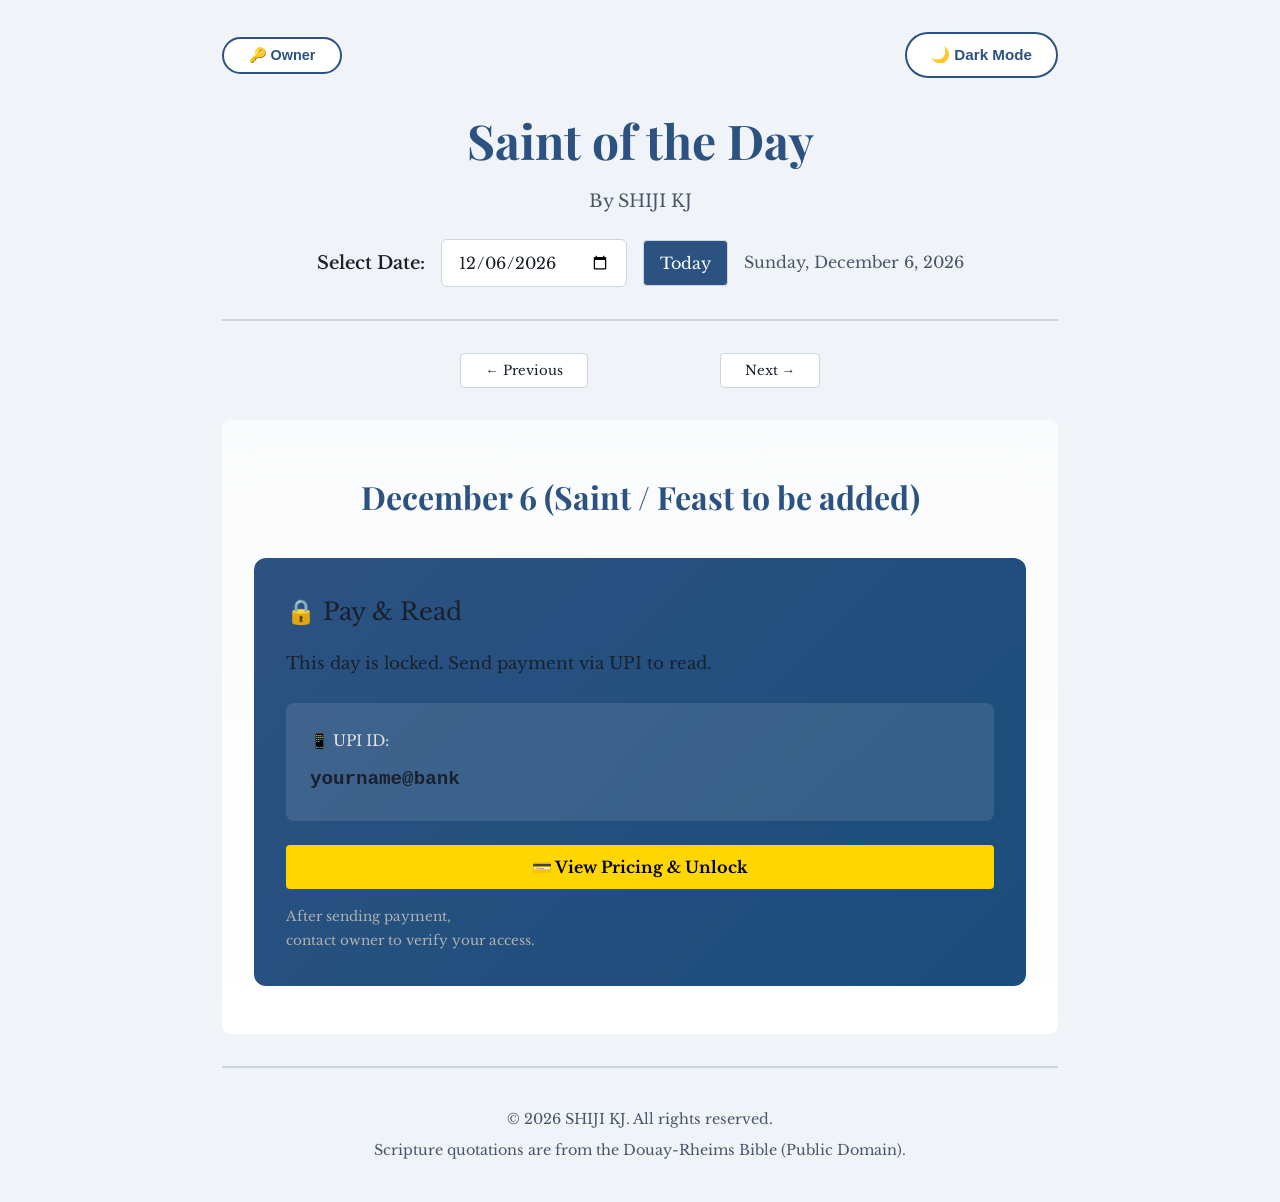
==== commit c6cf6b3d: "Update index.html" ====
--- a/index.html
+++ b/index.html
@@ -29,11 +29,10 @@
             
             <div class="controls">
                 <label for="date-input">Select Date:</label>
-                <input
+              <input
   id="date-input"
   type="date"
-  readonly
-  inputmode="none"
+  autocomplete="off"
 />
                 <button id="today-btn">Today</button>
                 <span id="date-display" class="date-display"></span>
